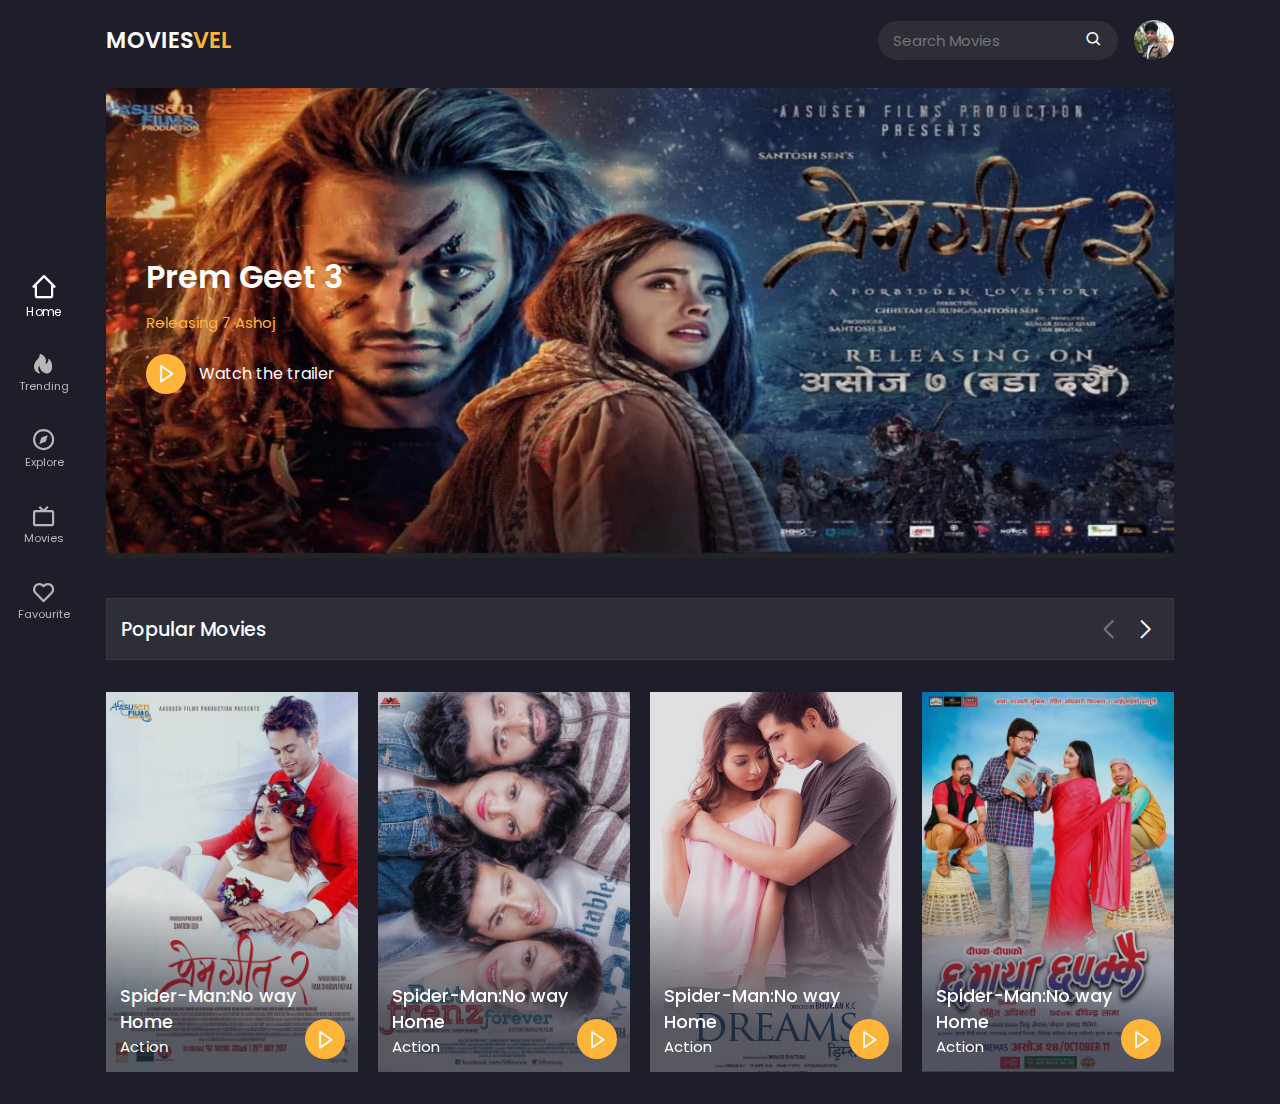
==== index.html @ 1d6d53f0 "new" ====
<!DOCTYPE html>
<html lang="en">
<head>
    <meta charset="UTF-8">
    <meta name="viewport" content="width=device-width, initial-scale=1.0">
    <title>Responsive Movies Website</title>
    <link rel="stylesheet" href="style.css">
    <!-- Link Swiper CSS -->
    <link rel="stylesheet" href="swiper-bundle.min.css">
    <!-- link fav icon -->
    <link rel="shortcut icon" href="img/fav-icon.png" type="image/x-icon">
    <!-- box icons -->
    <link href='https://unpkg.com/boxicons@2.1.4/css/boxicons.min.css' rel='stylesheet'>
</head>
<body>
    <header>
        <!-- nav -->
        <div class="nav container">
            <!-- logo -->
            <a href="index.html" class="logo">
                Movies<span>Vel</span>
            </a>
            <!-- Search box -->
            <div class="search_box">
                <input type="search" name="" id="search-input" placeholder="Search Movies">
                <i class='bx bx-search'></i>
            </div>
            <!-- User -->
            <a href="#" class="user">
                <img src="img/user.jpeg" alt="User-Photo" class="user-img">
            </a>
            <!-- Navbar -->
            <div class="navbar">
                <a href="#home" class="nav-link nav-active">
                    <i class='bx bx-home-alt-2'></i>
                    <span class="nav-link-title">Home</span>
                </a>
                <a href="#home" class="nav-link">
                    <i class='bx bxs-hot'></i>
                    <span class="nav-link-title">Trending</span>
                </a>
                <a href="#home" class="nav-link">
                    <i class='bx bx-compass'></i>
                    <span class="nav-link-title">Explore</span>
                </a>
                <a href="#home" class="nav-link">
                    <i class='bx bx-tv'></i>
                    <span class="nav-link-title">Movies</span>
                </a>
                <a href="#home" class="nav-link">
                    <i class='bx bx-heart'></i>
                    <span class="nav-link-title">Favourite</span>
                </a>
            </div>
        </div>
    </header>

    <!-- Home -->
    <section class="home container" id="home">
        <!-- Home Image  -->
        <img src="img/home-background.jpg" alt="Background" class="home-img">
        <!-- Home text  -->
        <div class="home-text">
            <h1 class="home-title">
               Prem Geet 3
            </h1>
            <p>Releasing 7 Ashoj</p>
            <a href="#" class="watch-btn">
                <i class='bx bx-right-arrow'></i>
                <span>Watch the trailer</span>
            </a>
        </div>
    </section>
<!-- Home End -->

<!-- Popular section start -->
<section class="popular container" id="popular">
    <!-- Heading -->
    <div class="heading">
        <h2 class="heading-title">Popular Movies</h2>
        <!-- Swiper Buttons -->
        <div class="swiper-btn">
            <div class="swiper-button-prev"></div>
            <div class="swiper-button-next"></div>
        </div>
    </div>
    <div class="popular-content swiper">
        <div class="swiper-wrapper">
            <!-- Movies Box 1 -->
            <div class="swiper-slide">
                <div class="movie-box">
                    <img src="img/popular-movie-1.jpg" alt="" class="movie-box-img">
                    <div class="box-text">
                        <h2 class="movie-title">Spider-Man:No way Home</h2>
                        <span class="movie-type">Action</span>
                        <a href="#" class="watch-btn play-btn">
                            <i class='bx bx-right-arrow'></i>
                        </a>
                    </div>
                </div>
            </div>
            <!-- Movies Box 2 -->
            <div class="swiper-slide">
                <div class="movie-box">
                    <img src="img/popular-movie-2.jpg" alt="" class="movie-box-img">
                    <div class="box-text">
                        <h2 class="movie-title">Spider-Man:No way Home</h2>
                        <span class="movie-type">Action</span>
                        <a href="#" class="watch-btn play-btn">
                            <i class='bx bx-right-arrow'></i>
                        </a>
                    </div>
                </div>
            </div>
            <!-- Movies Box 3 -->
            <div class="swiper-slide">
                <div class="movie-box">
                    <img src="img/popular-movie-3.jpg" alt="" class="movie-box-img">
                    <div class="box-text">
                        <h2 class="movie-title">Spider-Man:No way Home</h2>
                        <span class="movie-type">Action</span>
                        <a href="#" class="watch-btn play-btn">
                            <i class='bx bx-right-arrow'></i>
                        </a>
                    </div>
                </div>
            </div>
            <!-- Movies Box 4 -->
            <div class="swiper-slide">
                <div class="movie-box">
                    <img src="img/popular-movie-4.jpg" alt="" class="movie-box-img">
                    <div class="box-text">
                        <h2 class="movie-title">Spider-Man:No way Home</h2>
                        <span class="movie-type">Action</span>
                        <a href="#" class="watch-btn play-btn">
                            <i class='bx bx-right-arrow'></i>
                        </a>
                    </div>
                </div>
            </div>
            <!-- Movies Box 5 -->
            <div class="swiper-slide">
                <div class="movie-box">
                    <img src="img/popular-movie-5.jpg" alt="" class="movie-box-img">
                    <div class="box-text">
                        <h2 class="movie-title">Spider-Man:No way Home</h2>
                        <span class="movie-type">Action</span>
                        <a href="#" class="watch-btn play-btn">
                            <i class='bx bx-right-arrow'></i>
                        </a>
                    </div>
                </div>
            </div>
            <!-- Movies Box 6 -->
            <div class="swiper-slide">
                <div class="movie-box">
                    <img src="img/popular-movie-6.jpg" alt="" class="movie-box-img">
                    <div class="box-text">
                        <h2 class="movie-title">Spider-Man:No way Home</h2>
                        <span class="movie-type">Action</span>
                        <a href="#" class="watch-btn play-btn">
                            <i class='bx bx-right-arrow'></i>
                        </a>
                    </div>
                </div>
            </div>
            <!-- Movies Box 7 -->
            <div class="swiper-slide">
                <div class="movie-box">
                    <img src="img/popular-movie-7.jpg" alt="" class="movie-box-img">
                    <div class="box-text">
                        <h2 class="movie-title">Spider-Man:No way Home</h2>
                        <span class="movie-type">Action</span>
                        <a href="#" class="watch-btn play-btn">
                            <i class='bx bx-right-arrow'></i>
                        </a>
                    </div>
                </div>
            </div>
            <!-- Movies Box 8 -->
            <div class="swiper-slide">
                <div class="movie-box">
                    <img src="img/popular-movie-8.jpg" alt="" class="movie-box-img">
                    <div class="box-text">
                        <h2 class="movie-title">Spider-Man:No way Home</h2>
                        <span class="movie-type">Action</span>
                        <a href="#" class="watch-btn play-btn">
                            <i class='bx bx-right-arrow'></i>
                        </a>
                    </div>
                </div>
            </div>
          </div>
    </div>
</section>



<!-- Popular section end -->





    <!-- Link to Swiper JS -->
<script src="swiper-bundle.min.js"></script>
    <!-- link to js -->
    <script src="main.js"></script>
</body>
</html>
---- style.css ----
/* Fonts */
  @import url('https://fonts.googleapis.com/css2?family=Poppins:ital,wght@0,100;0,200;0,300;0,400;0,500;0,600;0,700;0,800;0,900;1,100;1,200;1,300;1,400;1,500;1,600;1,700;1,800;1,900&family=Righteous&display=swap');
*
{
    font-family: 'Poppins', sans-serif;
    margin: 0px;
    padding: 0px;
    scroll-behavior: smooth;
    box-sizing: border-box;
    scroll-padding-top: 2rem;
}

/* Some variables */
:root{
    --main-color: #ffb43a;
    --hover-color: hsl(37,94%,57%);
    --body-color: #1e1e2a;
    --container-color: #2d2e37;
    --text-color:#fcfeff;
}

a{
    text-decoration:none;
}
li{
    list-style:none;
}
section{
    padding: 3rem 0 2rem;
}
img{
    width: 100%;
}
.bx{
    cursor: pointer;
}
body{
    background: var(--body-color);
    color: var(--text-color);
}

.container
{
    max-width: 1068px;
    margin: auto;
    width: 100%;
}

header{
    position: fixed;
    top: 0;
    left: 0;
    width: 100%;
    background: var(--body-color);
    z-index: 100;
}
/* nav */
.nav
{
    display: flex;
    align-items: center;
    justify-content: center;
    padding: 20px 0;
}

/* logo */
.logo
{
    font-size: 1.4rem;
    color: var(--text-color);
    font-weight: 600;
    text-transform: uppercase;
    margin: 0 auto 0 0;
}

 .logo span{
    color: var(--main-color);
 }

 /* Search Box */
 .search_box
 {
    max-width: 240px;
    width: 100%;
    display: flex;
    align-items: center;
    column-gap: 0.7rem;
    padding: 8px 15px;
    background: var(--container-color);
    border-radius: 4rem;
    margin-right: 1rem;

 }
 .search_box .bx{
    font-size: 1.1rem;

 }
 .search_box .bx:hover{
    color: var(--main-color);
 }

#search-input
{
    width: 100%;
    border: none;
    outline: none;
    color: var(--text-color);
    background: transparent;
    font-size: 0.938rem;
}

/* User */
.user
{
    display: flex;
}

.user-img{
    width: 40px;
    height: 40px;
    border-radius: 50%;
    object-fit: cover;
    object-position: center;
}

/* Navbar */
.navbar
{
    position: fixed;
    top: 50%;
    transform: translateY(-50%);
    left: 18px;
    display: flex;
    flex-direction: column;
    row-gap: 2.1rem;
}

.nav-link{
    display: flex;
    flex-direction: column;
    align-items: center;
    color:#b7b7b7;
}
.nav-link:hover,
.nav-active{
    color:var(--text-color);
    transition: 0.3s all linear;
    transform: scale(1.1);
}

.nav-link .bx{
    font-size: 1.6rem;
}

.nav-link-title{
    font-size: 0.7rem;
}

.home
{
    position: relative;
    min-height: 470px;
    display: flex;
    align-items: center;
    margin-top: 5rem !important;
    border-radius: 0.5rem;
}

.home-img{
    position: absolute;
    width: 100%;
    height: 100%;
    z-index: -1;
    object-fit: cover;
    border-radius: 0.5rem;
}

.home-text{
   padding-left: 40px;
}

.home-title
{
    font-size: 2rem;
    font-weight: 600;
}

.home-text p{
    font-size: 0.938rem;
    margin: 10px 0 20px;
    color: var(--main-color);
 }

.watch-btn
{
    display: flex;
    align-items: center;
    column-gap: 0.8rem;
    color: var(--text-color);
}
.watch-btn .bx
{
   font-size: 21px;
   background: var(--main-color);
   width: 40px;
   height: 40px;
   border-radius: 50%;
   display: flex;
   align-items: center;
   justify-content: center;
}
.watch-btn .bx:hover
{
   background: var(--hover-color);
}

.watch-btn span{
    font-size: 1rem;
    font-weight: 400;
}

/* Heading */

.heading{
    display: flex;
    align-items: center;
    justify-content: space-between;
    background: var(--container-color);
    padding: 8px 14px;
    border: 1px solid hsl(200 100% 99% / 5%);
    margin-bottom: 2rem;
}

.heading-title{
    font-size:1.2rem;
    font-weight: 500;
}

/* Movie Box */
.movie-box
{
    position: relative;
    width: 100%;
    height: 380px;
    overflow: hidden;
}

.movie-box-img
{
    width: 100%;
    height: 100%;
    object-fit: cover;
}

.movie-box .box-text {
    position: absolute;
    bottom: 0;
    left: 0;
    width: 100%;
    height: 100%;
    display: flex;
    flex-direction: column;
    justify-content: flex-end;
    padding: 14px;
    background: linear-gradient(
      8deg,
      hsl(240 17% 14%/74%) 14%,
      hsl(240 17% 14%/14%) 44%
      );
      overflow: hidden;
}

.movie-title{
    font-size: 1.1rem;
    font-weight: 500;
}

.movie-type {
    font-size: 0.938rem;
}

.play-btn
{
    position: absolute;
    bottom: 0.8rem;
    right: 0.8rem;
}

/* Swiper Buttons */
.swiper-btn
{
    display: flex;
}

.swiper-button-next,.swiper-button-prev
{
    position: static !important;
    margin: 0 0 0 10px !important;
}

.swiper-button-next::after,
.swiper-button-prev::after
{
   color: var(--text-color);
   font-size: 18px !important;
   font-weight: 700;
}
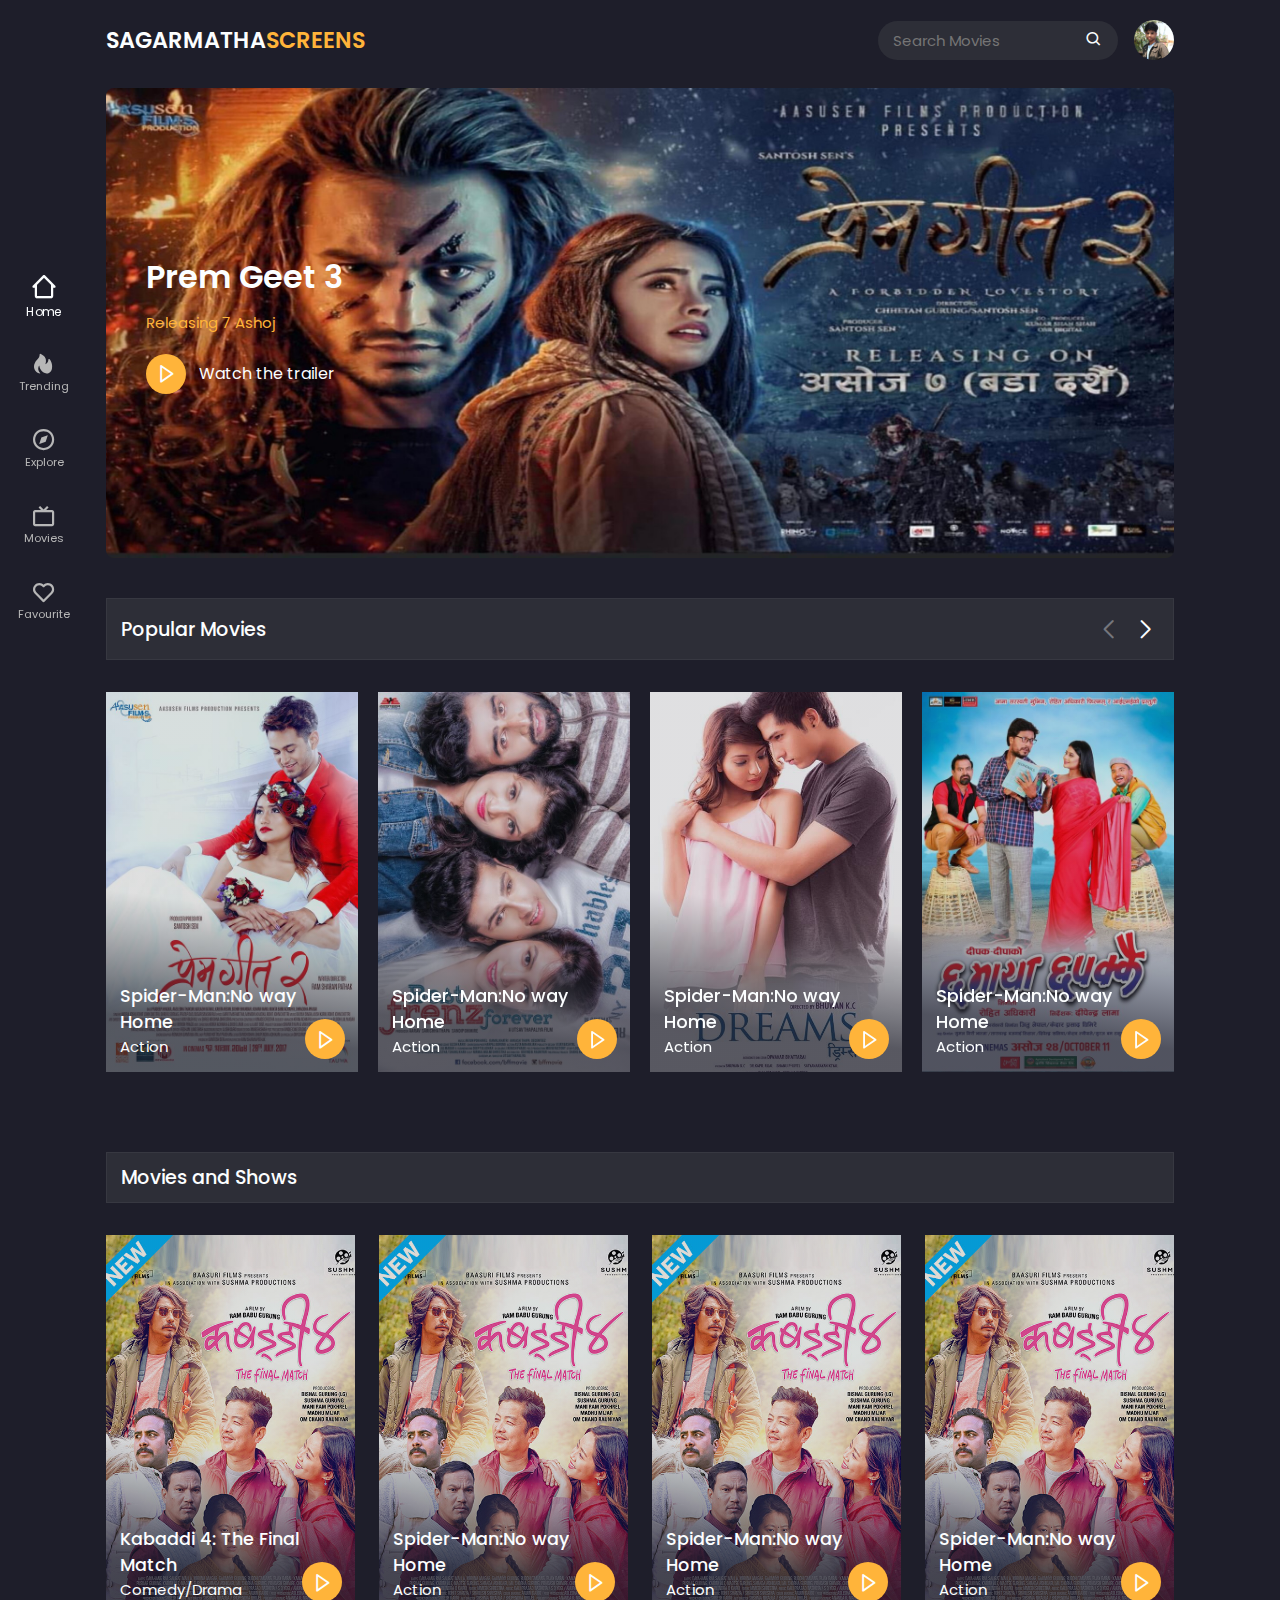
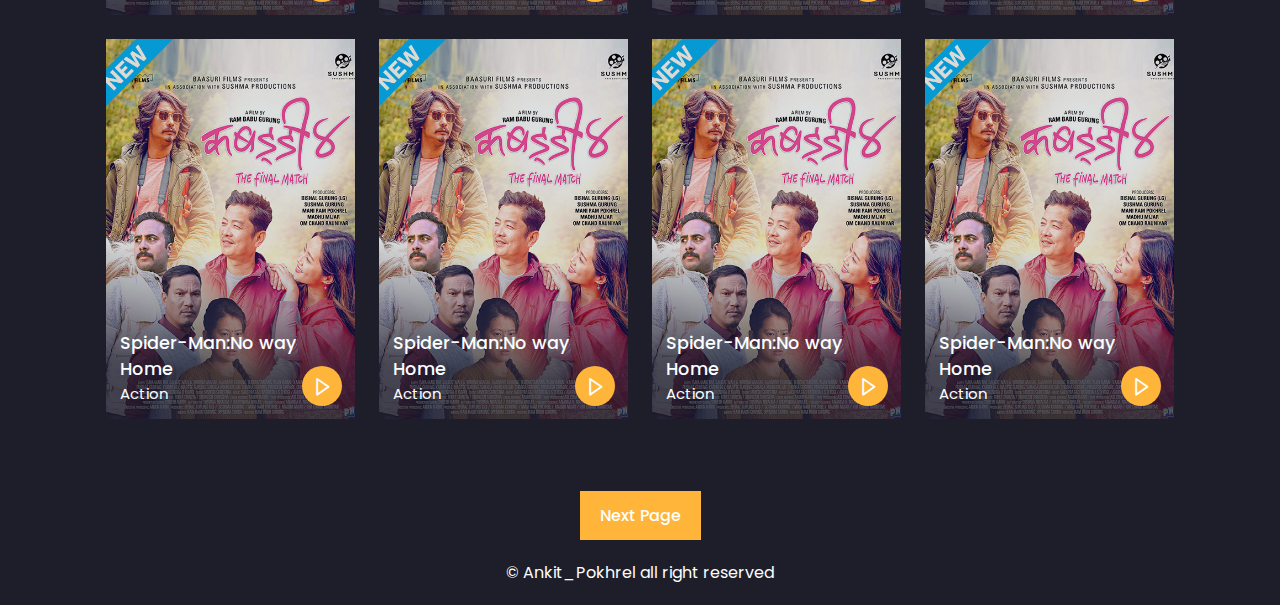
==== commit 4eaabe90: "noresponsive" ====
--- a/index.html
+++ b/index.html
@@ -1,5 +1,6 @@
 <!DOCTYPE html>
 <html lang="en">
+
 <head>
     <meta charset="UTF-8">
     <meta name="viewport" content="width=device-width, initial-scale=1.0">
@@ -12,13 +13,14 @@
     <!-- box icons -->
     <link href='https://unpkg.com/boxicons@2.1.4/css/boxicons.min.css' rel='stylesheet'>
 </head>
+
 <body>
     <header>
         <!-- nav -->
         <div class="nav container">
             <!-- logo -->
             <a href="index.html" class="logo">
-                Movies<span>Vel</span>
+                Sagarmatha<span>Screens</span>
             </a>
             <!-- Search box -->
             <div class="search_box">
@@ -35,15 +37,15 @@
                     <i class='bx bx-home-alt-2'></i>
                     <span class="nav-link-title">Home</span>
                 </a>
-                <a href="#home" class="nav-link">
+                <a href="#popular" class="nav-link">
                     <i class='bx bxs-hot'></i>
                     <span class="nav-link-title">Trending</span>
                 </a>
-                <a href="#home" class="nav-link">
+                <a href="#movies" class="nav-link">
                     <i class='bx bx-compass'></i>
                     <span class="nav-link-title">Explore</span>
                 </a>
-                <a href="#home" class="nav-link">
+                <a href="play-page.html" class="nav-link">
                     <i class='bx bx-tv'></i>
                     <span class="nav-link-title">Movies</span>
                 </a>
@@ -62,7 +64,7 @@
         <!-- Home text  -->
         <div class="home-text">
             <h1 class="home-title">
-               Prem Geet 3
+                Prem Geet 3
             </h1>
             <p>Releasing 7 Ashoj</p>
             <a href="#" class="watch-btn">
@@ -71,140 +73,262 @@
             </a>
         </div>
     </section>
-<!-- Home End -->
-
-<!-- Popular section start -->
-<section class="popular container" id="popular">
-    <!-- Heading -->
-    <div class="heading">
-        <h2 class="heading-title">Popular Movies</h2>
-        <!-- Swiper Buttons -->
-        <div class="swiper-btn">
-            <div class="swiper-button-prev"></div>
-            <div class="swiper-button-next"></div>
-        </div>
+    <!-- Home End -->
+
+    <!-- Popular section start -->
+    <section class="popular container" id="popular">
+        <!-- Heading -->
+        <div class="heading">
+            <h2 class="heading-title">Popular Movies</h2>
+            <!-- Swiper Buttons -->
+            <div class="swiper-btn">
+                <div class="swiper-button-prev"></div>
+                <div class="swiper-button-next"></div>
+            </div>
+        </div>
+        <div class="popular-content swiper">
+            <div class="swiper-wrapper">
+                <!-- Movies Box 1 -->
+                <div class="swiper-slide">
+                    <div class="movie-box">
+                        <img src="img/popular-movie-1.jpg" alt="" class="movie-box-img">
+                        <div class="box-text">
+                            <h2 class="movie-title">Spider-Man:No way Home</h2>
+                            <span class="movie-type">Action</span>
+                            <a href="#" class="watch-btn play-btn">
+                                <i class='bx bx-right-arrow'></i>
+                            </a>
+                        </div>
+                    </div>
+                </div>
+                <!-- Movies Box 2 -->
+                <div class="swiper-slide">
+                    <div class="movie-box">
+                        <img src="img/popular-movie-2.jpg" alt="" class="movie-box-img">
+                        <div class="box-text">
+                            <h2 class="movie-title">Spider-Man:No way Home</h2>
+                            <span class="movie-type">Action</span>
+                            <a href="#" class="watch-btn play-btn">
+                                <i class='bx bx-right-arrow'></i>
+                            </a>
+                        </div>
+                    </div>
+                </div>
+                <!-- Movies Box 3 -->
+                <div class="swiper-slide">
+                    <div class="movie-box">
+                        <img src="img/popular-movie-3.jpg" alt="" class="movie-box-img">
+                        <div class="box-text">
+                            <h2 class="movie-title">Spider-Man:No way Home</h2>
+                            <span class="movie-type">Action</span>
+                            <a href="#" class="watch-btn play-btn">
+                                <i class='bx bx-right-arrow'></i>
+                            </a>
+                        </div>
+                    </div>
+                </div>
+                <!-- Movies Box 4 -->
+                <div class="swiper-slide">
+                    <div class="movie-box">
+                        <img src="img/popular-movie-4.jpg" alt="" class="movie-box-img">
+                        <div class="box-text">
+                            <h2 class="movie-title">Spider-Man:No way Home</h2>
+                            <span class="movie-type">Action</span>
+                            <a href="#" class="watch-btn play-btn">
+                                <i class='bx bx-right-arrow'></i>
+                            </a>
+                        </div>
+                    </div>
+                </div>
+                <!-- Movies Box 5 -->
+                <div class="swiper-slide">
+                    <div class="movie-box">
+                        <img src="img/popular-movie-5.jpg" alt="" class="movie-box-img">
+                        <div class="box-text">
+                            <h2 class="movie-title">Spider-Man:No way Home</h2>
+                            <span class="movie-type">Action</span>
+                            <a href="#" class="watch-btn play-btn">
+                                <i class='bx bx-right-arrow'></i>
+                            </a>
+                        </div>
+                    </div>
+                </div>
+                <!-- Movies Box 6 -->
+                <div class="swiper-slide">
+                    <div class="movie-box">
+                        <img src="img/popular-movie-6.jpg" alt="" class="movie-box-img">
+                        <div class="box-text">
+                            <h2 class="movie-title">Spider-Man:No way Home</h2>
+                            <span class="movie-type">Action</span>
+                            <a href="#" class="watch-btn play-btn">
+                                <i class='bx bx-right-arrow'></i>
+                            </a>
+                        </div>
+                    </div>
+                </div>
+                <!-- Movies Box 7 -->
+                <div class="swiper-slide">
+                    <div class="movie-box">
+                        <img src="img/popular-movie-7.jpg" alt="" class="movie-box-img">
+                        <div class="box-text">
+                            <h2 class="movie-title">Spider-Man:No way Home</h2>
+                            <span class="movie-type">Action</span>
+                            <a href="#" class="watch-btn play-btn">
+                                <i class='bx bx-right-arrow'></i>
+                            </a>
+                        </div>
+                    </div>
+                </div>
+                <!-- Movies Box 8 -->
+                <div class="swiper-slide">
+                    <div class="movie-box">
+                        <img src="img/popular-movie-8.jpg" alt="" class="movie-box-img">
+                        <div class="box-text">
+                            <h2 class="movie-title">Spider-Man:No way Home</h2>
+                            <span class="movie-type">Action</span>
+                            <a href="#" class="watch-btn play-btn">
+                                <i class='bx bx-right-arrow'></i>
+                            </a>
+                        </div>
+                    </div>
+                </div>
+            </div>
+        </div>
+    </section>
+    <!-- Popular section end -->
+
+    <!-- Movies section start-->
+    <section class="movies container" id="movies">
+        <div class="heading">
+            <h2 class="heading-title">Movies and Shows</h2>
+        </div>
+        <!-- Movies content -->
+        <div class="movies-content">
+             <!-- Movies Box 1 -->
+                <div class="swiper-slide">
+                    <div class="movie-box">
+                        <img src="img/movie-1.jpg" alt="" class="movie-box-img">
+                        <div class="box-text">
+                            <h2 class="movie-title">Kabaddi 4: The Final Match</h2>
+                            <span class="movie-type">Comedy/Drama</span>
+                            <a href="play-page.html" class="watch-btn play-btn">
+                                <i class='bx bx-right-arrow'></i>
+                            </a>
+                        </div>
+                    </div>
+                    </div>
+             <!-- Movies Box 2 -->
+                <div class="swiper-slide">
+                    <div class="movie-box">
+                        <img src="img/movie-1.jpg" alt="" class="movie-box-img">
+                        <div class="box-text">
+                            <h2 class="movie-title">Spider-Man:No way Home</h2>
+                            <span class="movie-type">Action</span>
+                            <a href="#" class="watch-btn play-btn">
+                                <i class='bx bx-right-arrow'></i>
+                            </a>
+                        </div>
+                    </div>
+                    </div>
+             <!-- Movies Box 3 -->
+                <div class="swiper-slide">
+                    <div class="movie-box">
+                        <img src="img/movie-1.jpg" alt="" class="movie-box-img">
+                        <div class="box-text">
+                            <h2 class="movie-title">Spider-Man:No way Home</h2>
+                            <span class="movie-type">Action</span>
+                            <a href="#" class="watch-btn play-btn">
+                                <i class='bx bx-right-arrow'></i>
+                            </a>
+                        </div>
+                    </div>
+                    </div>
+             <!-- Movies Box 4 -->
+                <div class="swiper-slide">
+                    <div class="movie-box">
+                        <img src="img/movie-1.jpg" alt="" class="movie-box-img">
+                        <div class="box-text">
+                            <h2 class="movie-title">Spider-Man:No way Home</h2>
+                            <span class="movie-type">Action</span>
+                            <a href="#" class="watch-btn play-btn">
+                                <i class='bx bx-right-arrow'></i>
+                            </a>
+                        </div>
+                    </div>
+                    </div>
+             <!-- Movies Box 5 -->
+                <div class="swiper-slide">
+                    <div class="movie-box">
+                        <img src="img/movie-1.jpg" alt="" class="movie-box-img">
+                        <div class="box-text">
+                            <h2 class="movie-title">Spider-Man:No way Home</h2>
+                            <span class="movie-type">Action</span>
+                            <a href="#" class="watch-btn play-btn">
+                                <i class='bx bx-right-arrow'></i>
+                            </a>
+                        </div>
+                    </div>
+                    </div>
+             <!-- Movies Box 6 -->
+                <div class="swiper-slide">
+                    <div class="movie-box">
+                        <img src="img/movie-1.jpg" alt="" class="movie-box-img">
+                        <div class="box-text">
+                            <h2 class="movie-title">Spider-Man:No way Home</h2>
+                            <span class="movie-type">Action</span>
+                            <a href="#" class="watch-btn play-btn">
+                                <i class='bx bx-right-arrow'></i>
+                            </a>
+                        </div>
+                    </div>
+                    </div>
+             <!-- Movies Box 7 -->
+                <div class="swiper-slide">
+                    <div class="movie-box">
+                        <img src="img/movie-1.jpg" alt="" class="movie-box-img">
+                        <div class="box-text">
+                            <h2 class="movie-title">Spider-Man:No way Home</h2>
+                            <span class="movie-type">Action</span>
+                            <a href="#" class="watch-btn play-btn">
+                                <i class='bx bx-right-arrow'></i>
+                            </a>
+                        </div>
+                    </div>
+                    </div>
+             <!-- Movies Box 8 -->
+                <div class="swiper-slide">
+                    <div class="movie-box">
+                        <img src="img/movie-1.jpg" alt="" class="movie-box-img">
+                        <div class="box-text">
+                            <h2 class="movie-title">Spider-Man:No way Home</h2>
+                            <span class="movie-type">Action</span>
+                            <a href="#" class="watch-btn play-btn">
+                                <i class='bx bx-right-arrow'></i>
+                            </a>
+                        </div>
+                    </div>
+                </div>
+</div>
+    </section>
+    <!-- Movies section end -->
+    <!-- Next Page -->
+    <div class="next-page">
+        <a href="#" class="next-btn">Next Page</a>
     </div>
-    <div class="popular-content swiper">
-        <div class="swiper-wrapper">
-            <!-- Movies Box 1 -->
-            <div class="swiper-slide">
-                <div class="movie-box">
-                    <img src="img/popular-movie-1.jpg" alt="" class="movie-box-img">
-                    <div class="box-text">
-                        <h2 class="movie-title">Spider-Man:No way Home</h2>
-                        <span class="movie-type">Action</span>
-                        <a href="#" class="watch-btn play-btn">
-                            <i class='bx bx-right-arrow'></i>
-                        </a>
-                    </div>
-                </div>
-            </div>
-            <!-- Movies Box 2 -->
-            <div class="swiper-slide">
-                <div class="movie-box">
-                    <img src="img/popular-movie-2.jpg" alt="" class="movie-box-img">
-                    <div class="box-text">
-                        <h2 class="movie-title">Spider-Man:No way Home</h2>
-                        <span class="movie-type">Action</span>
-                        <a href="#" class="watch-btn play-btn">
-                            <i class='bx bx-right-arrow'></i>
-                        </a>
-                    </div>
-                </div>
-            </div>
-            <!-- Movies Box 3 -->
-            <div class="swiper-slide">
-                <div class="movie-box">
-                    <img src="img/popular-movie-3.jpg" alt="" class="movie-box-img">
-                    <div class="box-text">
-                        <h2 class="movie-title">Spider-Man:No way Home</h2>
-                        <span class="movie-type">Action</span>
-                        <a href="#" class="watch-btn play-btn">
-                            <i class='bx bx-right-arrow'></i>
-                        </a>
-                    </div>
-                </div>
-            </div>
-            <!-- Movies Box 4 -->
-            <div class="swiper-slide">
-                <div class="movie-box">
-                    <img src="img/popular-movie-4.jpg" alt="" class="movie-box-img">
-                    <div class="box-text">
-                        <h2 class="movie-title">Spider-Man:No way Home</h2>
-                        <span class="movie-type">Action</span>
-                        <a href="#" class="watch-btn play-btn">
-                            <i class='bx bx-right-arrow'></i>
-                        </a>
-                    </div>
-                </div>
-            </div>
-            <!-- Movies Box 5 -->
-            <div class="swiper-slide">
-                <div class="movie-box">
-                    <img src="img/popular-movie-5.jpg" alt="" class="movie-box-img">
-                    <div class="box-text">
-                        <h2 class="movie-title">Spider-Man:No way Home</h2>
-                        <span class="movie-type">Action</span>
-                        <a href="#" class="watch-btn play-btn">
-                            <i class='bx bx-right-arrow'></i>
-                        </a>
-                    </div>
-                </div>
-            </div>
-            <!-- Movies Box 6 -->
-            <div class="swiper-slide">
-                <div class="movie-box">
-                    <img src="img/popular-movie-6.jpg" alt="" class="movie-box-img">
-                    <div class="box-text">
-                        <h2 class="movie-title">Spider-Man:No way Home</h2>
-                        <span class="movie-type">Action</span>
-                        <a href="#" class="watch-btn play-btn">
-                            <i class='bx bx-right-arrow'></i>
-                        </a>
-                    </div>
-                </div>
-            </div>
-            <!-- Movies Box 7 -->
-            <div class="swiper-slide">
-                <div class="movie-box">
-                    <img src="img/popular-movie-7.jpg" alt="" class="movie-box-img">
-                    <div class="box-text">
-                        <h2 class="movie-title">Spider-Man:No way Home</h2>
-                        <span class="movie-type">Action</span>
-                        <a href="#" class="watch-btn play-btn">
-                            <i class='bx bx-right-arrow'></i>
-                        </a>
-                    </div>
-                </div>
-            </div>
-            <!-- Movies Box 8 -->
-            <div class="swiper-slide">
-                <div class="movie-box">
-                    <img src="img/popular-movie-8.jpg" alt="" class="movie-box-img">
-                    <div class="box-text">
-                        <h2 class="movie-title">Spider-Man:No way Home</h2>
-                        <span class="movie-type">Action</span>
-                        <a href="#" class="watch-btn play-btn">
-                            <i class='bx bx-right-arrow'></i>
-                        </a>
-                    </div>
-                </div>
-            </div>
-          </div>
+
+    <!-- Copyright -->
+    <div class="copyright">
+        <p>&#169; Ankit_Pokhrel all right reserved</p>
     </div>
-</section>
-
-
-
-<!-- Popular section end -->
 
 
 
 
 
     <!-- Link to Swiper JS -->
-<script src="swiper-bundle.min.js"></script>
+    <script src="swiper-bundle.min.js"></script>
     <!-- link to js -->
     <script src="main.js"></script>
 </body>
+
 </html>--- a/style.css
+++ b/style.css
@@ -17,6 +17,19 @@
     --body-color: #1e1e2a;
     --container-color: #2d2e37;
     --text-color:#fcfeff;
+}
+/* Custome scroll bar */
+html::-webkit-scrollbar{
+    width: 0.5rem;
+    background: transparent;
+}
+html::-webkit-scrollbar-thumb{
+    background: var(--main-color);
+}
+/* Selection Color */
+::selection{
+    background: var(--main-color);
+    color: var(--text-color);
 }
 
 a{
@@ -304,4 +317,208 @@
    color: var(--text-color);
    font-size: 18px !important;
    font-weight: 700;
-}+}
+/* Movies */
+.movies .heading
+{
+    padding: 10px 14px;
+}
+
+.movies-content {
+    display: grid;
+    grid-template-columns: repeat(auto-fit,minmax(247px,1fr));
+    gap: 1.5rem;
+}
+.movies-content .movie-box:hover .movie-box-img{
+    transform: scale(1.1);
+    transition: 0.5s;
+}
+.next-page
+{
+    display: flex;
+    align-items: center;
+    justify-content: center;
+    margin-top: 2.5rem;
+}
+
+.next-btn
+{
+    background: var(--main-color);
+    padding: 12px 20px;
+    color: var(--text-color);
+    font-weight: 500;
+}
+
+.next-btn:hover
+{
+    background: var(--hover-color);
+    transition: 0.3 all linear;
+}
+
+/* Copyright */
+.copyright{
+    text-align: center;
+    padding: 20px;
+}
+
+/* Play Conatiner */
+.play-container {
+    position: relative;
+    min-height: 540px;
+    margin-top: 5rem !important;
+}
+
+.play-img{
+    position: absolute;
+    width: 100%;
+    height: 100%;
+    object-fit: cover;
+    object-position: center;
+    z-index: -1;
+}
+
+.play-text
+{
+    position: absolute;
+    bottom: 0;
+    left: 0;
+    width: 100%;
+    height: 100%;
+    display: flex;
+    flex-direction: column;
+    justify-content: flex-end;
+    padding: 40px;
+    background: linear-gradient(
+        8deg,
+        hsl(240 17% 14%/74%) 14%,
+        hsl(240 17% 14%/14%) 44%
+        );
+}
+.play-text h2{
+    font-size: 1.5rem;
+    font-weight: 600;
+}
+
+.rating{
+    display: flex;
+    align-items: center;
+    column-gap: 2px;
+    font-size: 1.1rem;
+    color: var(--main-color);
+    margin-top: 4px;
+}
+
+.tags
+{
+    display: flex;
+    align-items: center;
+    column-gap: 8px;
+    margin: 1rem 0;
+}
+
+.tags span{
+    background:var(--container-color);
+    padding: 0 4px;
+}
+.play-movie{
+    position: absolute;
+    bottom: 18rem;
+    right: 10rem;
+    display: flex !important;
+    align-items: center;
+    justify-content: center;
+    width:45px;
+    height: 45px;
+    border-radius: 50%;
+    background: var(--main-color);
+    font-size: 24px;
+    animation: animate 2s linear infinite;
+}
+
+@keyframes animate {
+    0%
+    {
+        box-shadow: 0 0 0 0 rgb(255,180,58,0.7);
+    }
+    40%
+    {
+        box-shadow: 0 0 0 50px rgb(255,193,7,0);
+    }
+    100%
+    {
+        box-shadow: 0 0 0 rgb(255,193,7,0);
+    }
+    
+}
+
+/* Video Container */
+ .video-container{
+    position: fixed;
+    top: 0;
+    left: 0;
+    display: none;
+    align-items: center;
+    justify-content: center;
+    width: 100%;
+    height: 100%;
+    background: hsl(234 10% 20% / 60%);
+    z-index: 400;
+}
+
+
+.video-container.show-video {
+    display: flex;
+}
+
+
+.video-box{
+    position: relative;
+    width: 82%;
+}
+
+.video-box #myvideo{
+    width: 100%;
+    aspect-ratio: 16/9;
+}
+
+.close-video
+{
+    position: absolute;
+    top: 2rem;
+    right: 0;
+    font-size: 40px;
+    color: var(--main-color);
+} 
+/* About Movie */
+.about-movie{
+    margin-top: 2rem;
+}
+.about-movie h2{
+    font-size: 1.4rem;
+    font-weight: 600;
+    color: var(--main-color);
+}
+.about-movie p{
+    font-size: 0.938rem;
+    max-width: 600px;
+   margin: 10px 0;
+}
+/* Casts */
+.cast-heading{
+    font-size: 1.2rem;
+    font-weight: 600;
+    margin-bottom: 1rem;
+    color: var(--main-color);
+}
+.cast{
+    display: grid;
+    grid-template-columns: repeat(auto-fit,minmax(150px,150px));
+    gap: 1rem;
+}
+
+.cast-img {
+    width: 150px; 
+    height: 180px; 
+    object-fit: cover;
+    object-position: center;
+  }
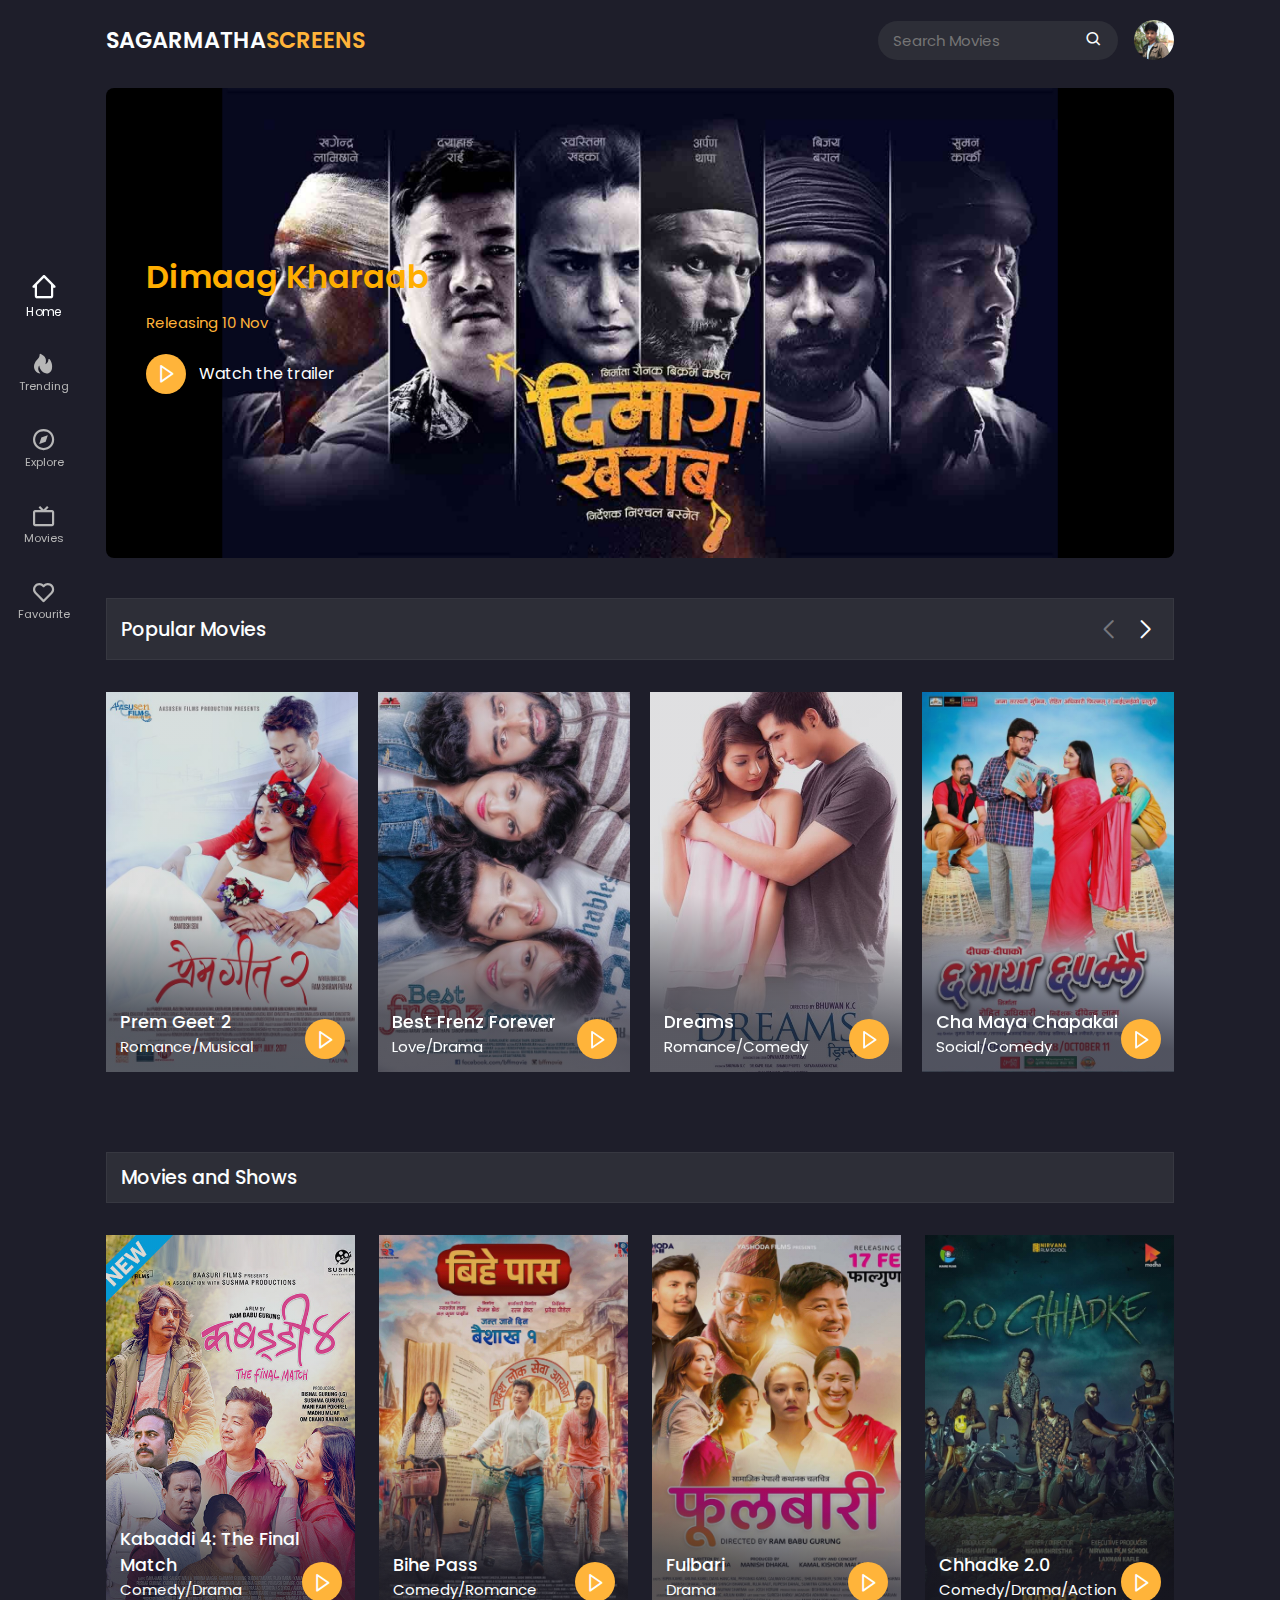
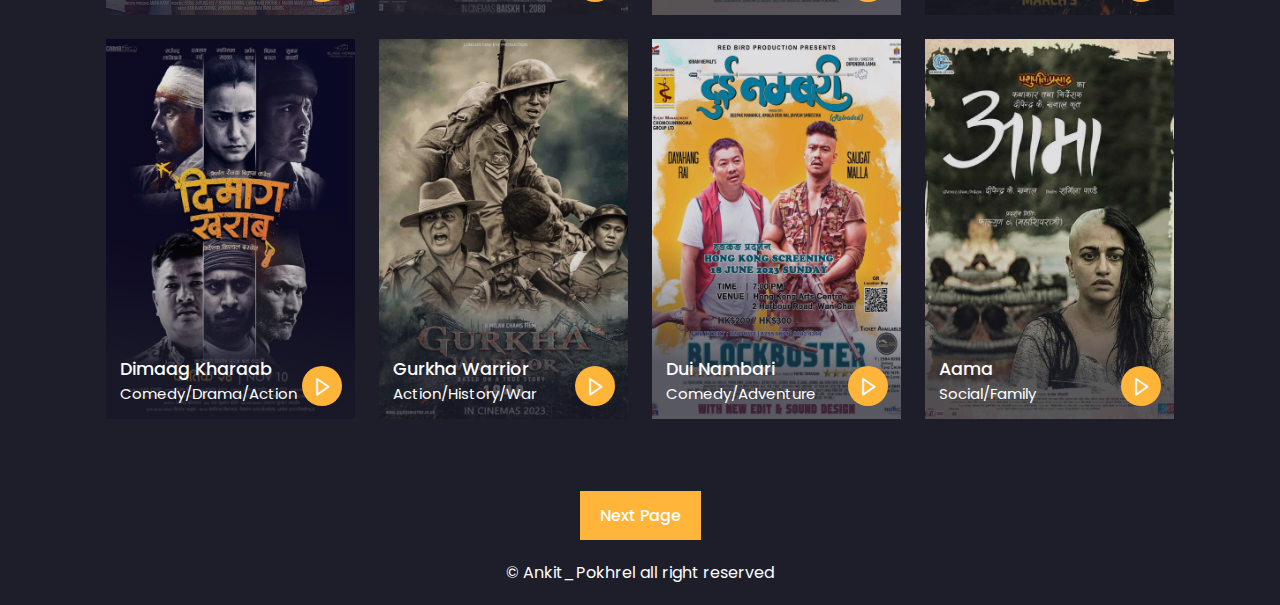
==== commit 9362b7b8: "notresponsive" ====
--- a/index.html
+++ b/index.html
@@ -64,9 +64,9 @@
         <!-- Home text  -->
         <div class="home-text">
             <h1 class="home-title">
-                Prem Geet 3
+               Dimaag Kharaab
             </h1>
-            <p>Releasing 7 Ashoj</p>
+            <p>Releasing 10 Nov</p>
             <a href="#" class="watch-btn">
                 <i class='bx bx-right-arrow'></i>
                 <span>Watch the trailer</span>
@@ -93,8 +93,8 @@
                     <div class="movie-box">
                         <img src="img/popular-movie-1.jpg" alt="" class="movie-box-img">
                         <div class="box-text">
-                            <h2 class="movie-title">Spider-Man:No way Home</h2>
-                            <span class="movie-type">Action</span>
+                            <h2 class="movie-title">Prem Geet 2</h2>
+                            <span class="movie-type">Romance/Musical</span>
                             <a href="#" class="watch-btn play-btn">
                                 <i class='bx bx-right-arrow'></i>
                             </a>
@@ -106,8 +106,8 @@
                     <div class="movie-box">
                         <img src="img/popular-movie-2.jpg" alt="" class="movie-box-img">
                         <div class="box-text">
-                            <h2 class="movie-title">Spider-Man:No way Home</h2>
-                            <span class="movie-type">Action</span>
+                            <h2 class="movie-title">Best Frenz Forever</h2>
+                            <span class="movie-type">Love/Drama</span>
                             <a href="#" class="watch-btn play-btn">
                                 <i class='bx bx-right-arrow'></i>
                             </a>
@@ -119,8 +119,8 @@
                     <div class="movie-box">
                         <img src="img/popular-movie-3.jpg" alt="" class="movie-box-img">
                         <div class="box-text">
-                            <h2 class="movie-title">Spider-Man:No way Home</h2>
-                            <span class="movie-type">Action</span>
+                            <h2 class="movie-title">Dreams</h2>
+                            <span class="movie-type">Romance/Comedy</span>
                             <a href="#" class="watch-btn play-btn">
                                 <i class='bx bx-right-arrow'></i>
                             </a>
@@ -132,8 +132,8 @@
                     <div class="movie-box">
                         <img src="img/popular-movie-4.jpg" alt="" class="movie-box-img">
                         <div class="box-text">
-                            <h2 class="movie-title">Spider-Man:No way Home</h2>
-                            <span class="movie-type">Action</span>
+                            <h2 class="movie-title">Cha Maya Chapakai</h2>
+                            <span class="movie-type">Social/Comedy</span>
                             <a href="#" class="watch-btn play-btn">
                                 <i class='bx bx-right-arrow'></i>
                             </a>
@@ -145,8 +145,8 @@
                     <div class="movie-box">
                         <img src="img/popular-movie-5.jpg" alt="" class="movie-box-img">
                         <div class="box-text">
-                            <h2 class="movie-title">Spider-Man:No way Home</h2>
-                            <span class="movie-type">Action</span>
+                            <h2 class="movie-title">Nai Nabhannu La 4</h2>
+                            <span class="movie-type">Romance/Drama </span>
                             <a href="#" class="watch-btn play-btn">
                                 <i class='bx bx-right-arrow'></i>
                             </a>
@@ -158,8 +158,8 @@
                     <div class="movie-box">
                         <img src="img/popular-movie-6.jpg" alt="" class="movie-box-img">
                         <div class="box-text">
-                            <h2 class="movie-title">Spider-Man:No way Home</h2>
-                            <span class="movie-type">Action</span>
+                            <h2 class="movie-title">Sushree Sampatti</h2>
+                            <span class="movie-type">Romance/Drama </span>
                             <a href="#" class="watch-btn play-btn">
                                 <i class='bx bx-right-arrow'></i>
                             </a>
@@ -171,8 +171,8 @@
                     <div class="movie-box">
                         <img src="img/popular-movie-7.jpg" alt="" class="movie-box-img">
                         <div class="box-text">
-                            <h2 class="movie-title">Spider-Man:No way Home</h2>
-                            <span class="movie-type">Action</span>
+                            <h2 class="movie-title">Saanghuro</h2>
+                            <span class="movie-type">Psycho-Social</span>
                             <a href="#" class="watch-btn play-btn">
                                 <i class='bx bx-right-arrow'></i>
                             </a>
@@ -184,8 +184,8 @@
                     <div class="movie-box">
                         <img src="img/popular-movie-8.jpg" alt="" class="movie-box-img">
                         <div class="box-text">
-                            <h2 class="movie-title">Spider-Man:No way Home</h2>
-                            <span class="movie-type">Action</span>
+                            <h2 class="movie-title">Parva</h2>
+                            <span class="movie-type">Psychological Thriller </span>
                             <a href="#" class="watch-btn play-btn">
                                 <i class='bx bx-right-arrow'></i>
                             </a>
@@ -220,10 +220,10 @@
              <!-- Movies Box 2 -->
                 <div class="swiper-slide">
                     <div class="movie-box">
-                        <img src="img/movie-1.jpg" alt="" class="movie-box-img">
-                        <div class="box-text">
-                            <h2 class="movie-title">Spider-Man:No way Home</h2>
-                            <span class="movie-type">Action</span>
+                        <img src="img/movie-2.jpg" alt="" class="movie-box-img">
+                        <div class="box-text">
+                            <h2 class="movie-title">Bihe Pass</h2>
+                            <span class="movie-type">Comedy/Romance</span>
                             <a href="#" class="watch-btn play-btn">
                                 <i class='bx bx-right-arrow'></i>
                             </a>
@@ -233,10 +233,10 @@
              <!-- Movies Box 3 -->
                 <div class="swiper-slide">
                     <div class="movie-box">
-                        <img src="img/movie-1.jpg" alt="" class="movie-box-img">
-                        <div class="box-text">
-                            <h2 class="movie-title">Spider-Man:No way Home</h2>
-                            <span class="movie-type">Action</span>
+                        <img src="img/movie-3.jpg" alt="" class="movie-box-img">
+                        <div class="box-text">
+                            <h2 class="movie-title">Fulbari</h2>
+                            <span class="movie-type">Drama</span>
                             <a href="#" class="watch-btn play-btn">
                                 <i class='bx bx-right-arrow'></i>
                             </a>
@@ -246,10 +246,10 @@
              <!-- Movies Box 4 -->
                 <div class="swiper-slide">
                     <div class="movie-box">
-                        <img src="img/movie-1.jpg" alt="" class="movie-box-img">
-                        <div class="box-text">
-                            <h2 class="movie-title">Spider-Man:No way Home</h2>
-                            <span class="movie-type">Action</span>
+                        <img src="img/movie-4.jpg" alt="" class="movie-box-img">
+                        <div class="box-text">
+                            <h2 class="movie-title">Chhadke 2.0</h2>
+                            <span class="movie-type">Comedy/Drama/Action</span>
                             <a href="#" class="watch-btn play-btn">
                                 <i class='bx bx-right-arrow'></i>
                             </a>
@@ -259,10 +259,10 @@
              <!-- Movies Box 5 -->
                 <div class="swiper-slide">
                     <div class="movie-box">
-                        <img src="img/movie-1.jpg" alt="" class="movie-box-img">
-                        <div class="box-text">
-                            <h2 class="movie-title">Spider-Man:No way Home</h2>
-                            <span class="movie-type">Action</span>
+                        <img src="img/movie-5.jpg" alt="" class="movie-box-img">
+                        <div class="box-text">
+                            <h2 class="movie-title">Dimaag Kharaab</h2>
+                            <span class="movie-type">Comedy/Drama/Action</span>
                             <a href="#" class="watch-btn play-btn">
                                 <i class='bx bx-right-arrow'></i>
                             </a>
@@ -272,10 +272,10 @@
              <!-- Movies Box 6 -->
                 <div class="swiper-slide">
                     <div class="movie-box">
-                        <img src="img/movie-1.jpg" alt="" class="movie-box-img">
-                        <div class="box-text">
-                            <h2 class="movie-title">Spider-Man:No way Home</h2>
-                            <span class="movie-type">Action</span>
+                        <img src="img/movie-6.jpg" alt="" class="movie-box-img">
+                        <div class="box-text">
+                            <h2 class="movie-title">Gurkha Warrior</h2>
+                            <span class="movie-type">Action/History/War</span>
                             <a href="#" class="watch-btn play-btn">
                                 <i class='bx bx-right-arrow'></i>
                             </a>
@@ -285,10 +285,10 @@
              <!-- Movies Box 7 -->
                 <div class="swiper-slide">
                     <div class="movie-box">
-                        <img src="img/movie-1.jpg" alt="" class="movie-box-img">
-                        <div class="box-text">
-                            <h2 class="movie-title">Spider-Man:No way Home</h2>
-                            <span class="movie-type">Action</span>
+                        <img src="img/movie-7.jpg" alt="" class="movie-box-img">
+                        <div class="box-text">
+                            <h2 class="movie-title">Dui Nambari</h2>
+                            <span class="movie-type">Comedy/Adventure</span>
                             <a href="#" class="watch-btn play-btn">
                                 <i class='bx bx-right-arrow'></i>
                             </a>
@@ -298,10 +298,10 @@
              <!-- Movies Box 8 -->
                 <div class="swiper-slide">
                     <div class="movie-box">
-                        <img src="img/movie-1.jpg" alt="" class="movie-box-img">
-                        <div class="box-text">
-                            <h2 class="movie-title">Spider-Man:No way Home</h2>
-                            <span class="movie-type">Action</span>
+                        <img src="img/movie-9.jpg" alt="" class="movie-box-img">
+                        <div class="box-text">
+                            <h2 class="movie-title">Aama</h2>
+                            <span class="movie-type">Social/Family</span>
                             <a href="#" class="watch-btn play-btn">
                                 <i class='bx bx-right-arrow'></i>
                             </a>
@@ -315,16 +315,10 @@
     <div class="next-page">
         <a href="#" class="next-btn">Next Page</a>
     </div>
-
     <!-- Copyright -->
     <div class="copyright">
         <p>&#169; Ankit_Pokhrel all right reserved</p>
     </div>
-
-
-
-
-
     <!-- Link to Swiper JS -->
     <script src="swiper-bundle.min.js"></script>
     <!-- link to js -->
--- a/style.css
+++ b/style.css
@@ -194,6 +194,7 @@
 
 .home-title
 {
+    color: rgb(255, 174, 0);
     font-size: 2rem;
     font-weight: 600;
 }
